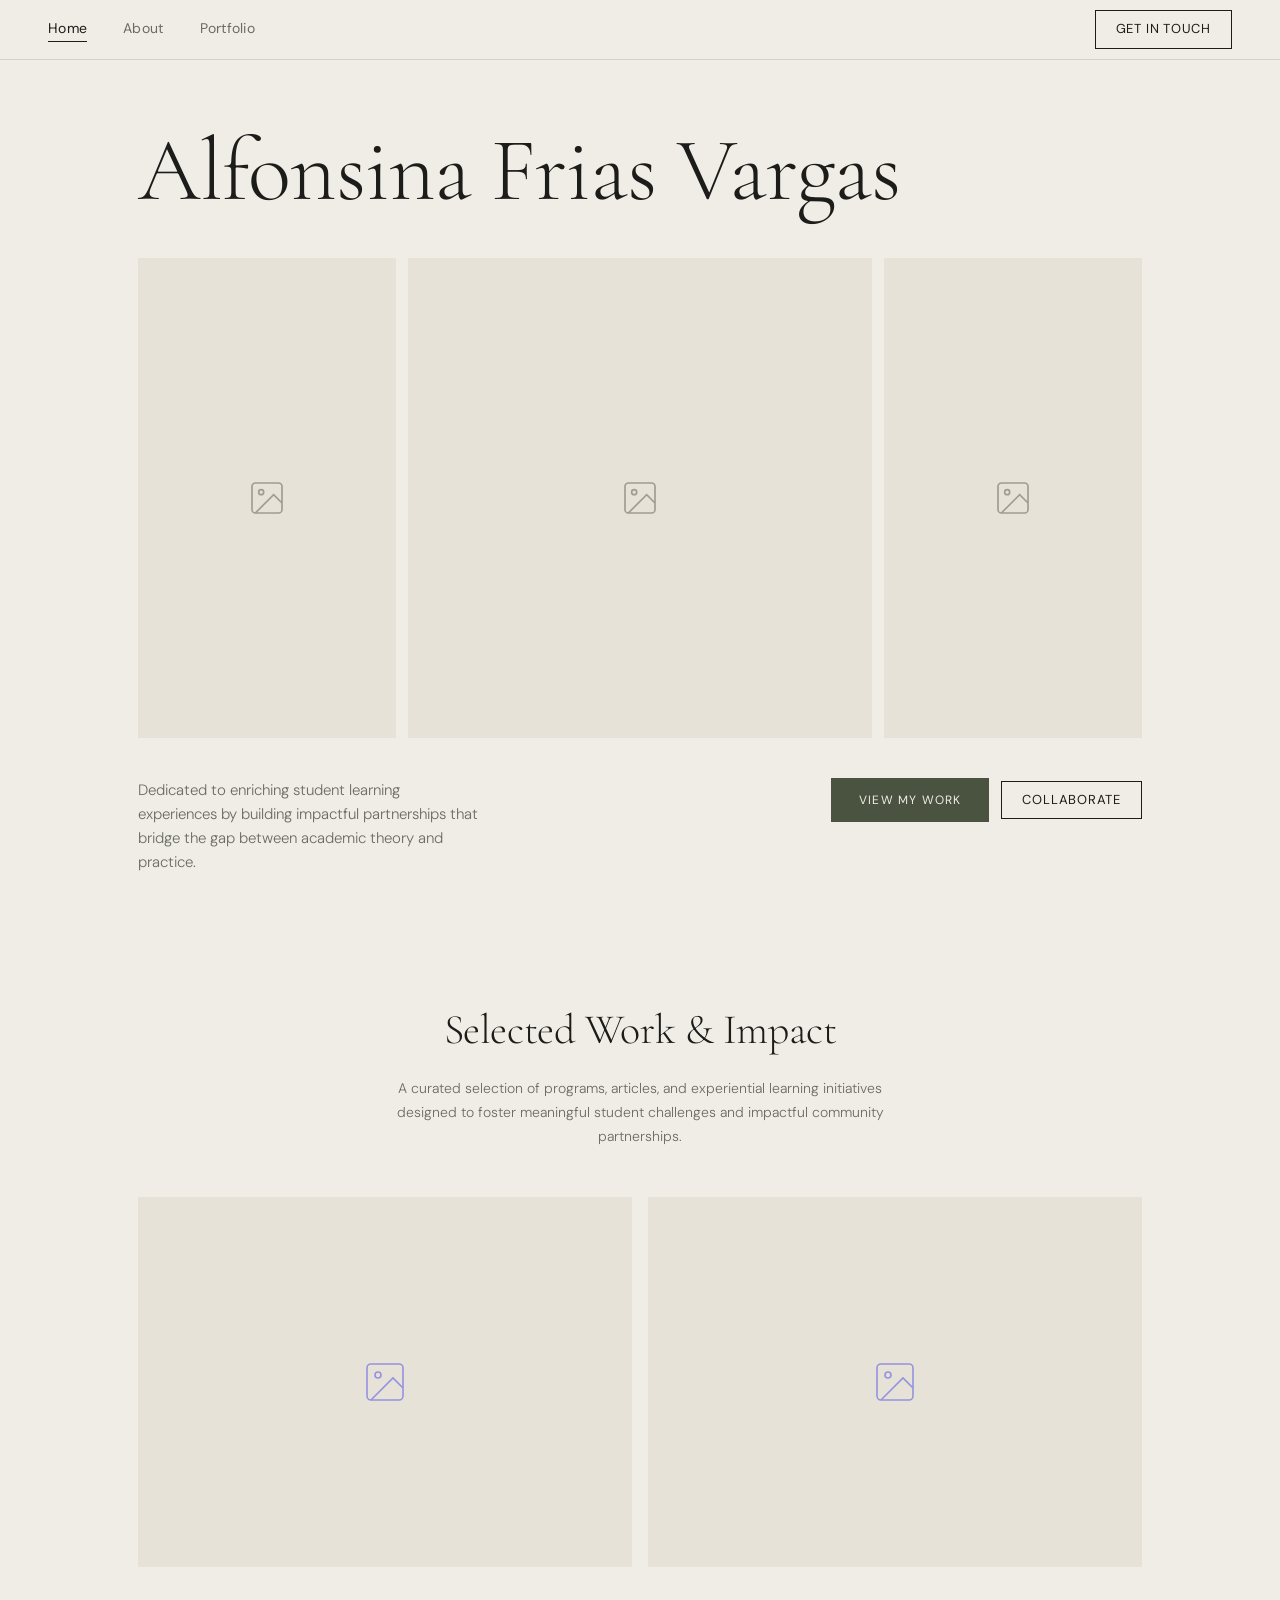
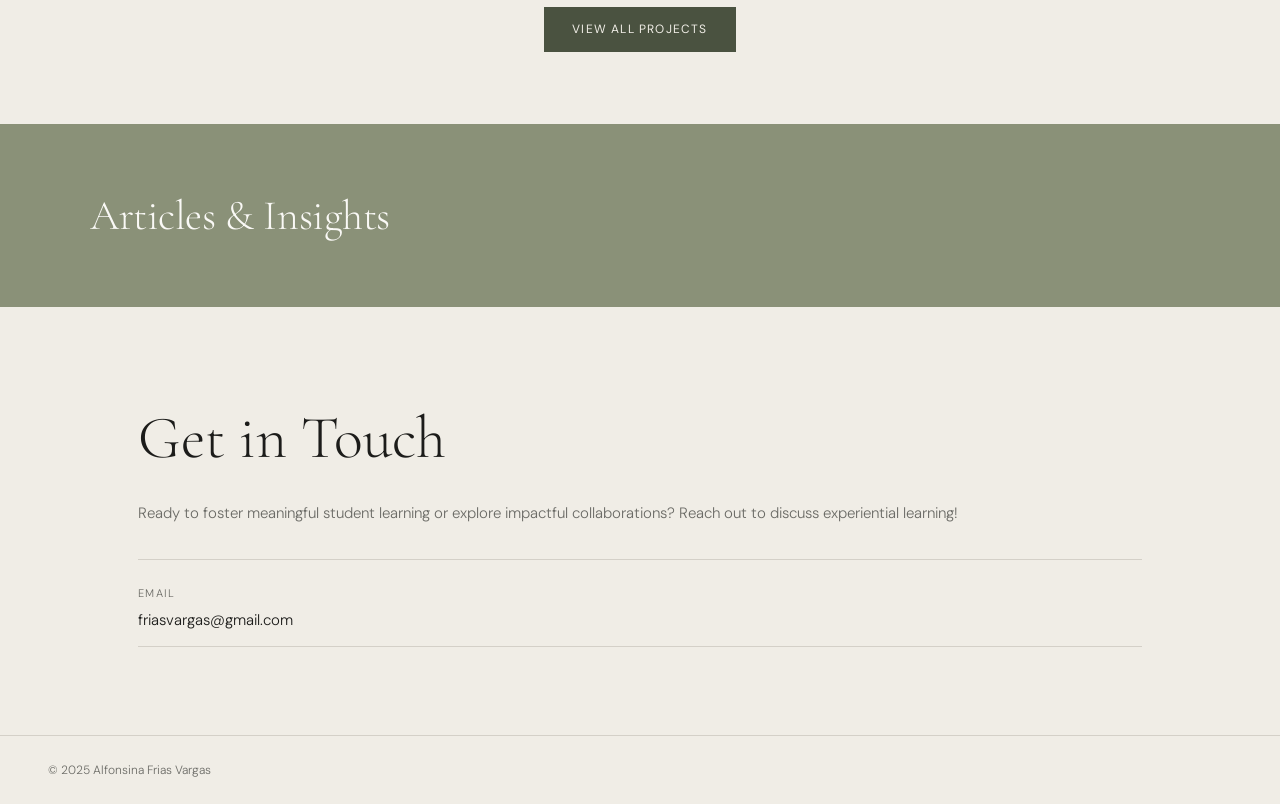
==== index.html @ 2c90e9c7 "Update index.html" ====
<!DOCTYPE html>
<html lang="en">
<head>
  <meta charset="UTF-8">
  <meta name="viewport" content="width=device-width, initial-scale=1.0">
  <title>Alfonsina Frias Vargas</title>
  <link rel="stylesheet" href="style.css">
</head>
<body>

<nav>
  <div class="nav-links">
    <a href="index.html" class="active">Home</a>
    <a href="about.html">About</a>
    <a href="portfolio.html">Portfolio</a>
  </div>
  <div class="nav-right">
    <a href="#contact" class="btn-outline">Get in Touch</a>
    <!-- Replace src with your actual photo -->
    <img src="Headshot (1).jpg" alt="Alfonsina" class="avatar" onerror="this.style.display='none'">
  </div>
</nav>

<main>
  <section class="hero">
    <h1>Alfonsina Frias Vargas</h1>

    <div class="hero-images">
      <!-- Replace these src paths with your actual photos -->
      <img src="Small Wins.jpg" alt="Work" onerror="this.outerHTML='<div class=\'img-placeholder\'><svg width=\'40\' height=\'40\' viewBox=\'0 0 24 24\' fill=\'none\' stroke=\'currentColor\' stroke-width=\'1\'><rect x=\'3\' y=\'3\' width=\'18\' height=\'18\' rx=\'2\'/><circle cx=\'8.5\' cy=\'8.5\' r=\'1.5\'/><polyline points=\'21 15 16 10 5 21\'/></svg></div>'">
      <img src="Front page photo.jpg" alt="Portrait" onerror="this.outerHTML='<div class=\'img-placeholder\'><svg width=\'40\' height=\'40\' viewBox=\'0 0 24 24\' fill=\'none\' stroke=\'currentColor\' stroke-width=\'1\'><rect x=\'3\' y=\'3\' width=\'18\' height=\'18\' rx=\'2\'/><circle cx=\'8.5\' cy=\'8.5\' r=\'1.5\'/><polyline points=\'21 15 16 10 5 21\'/></svg></div>'">
      <img src="There are artists.jpg" alt="Event" onerror="this.outerHTML='<div class=\'img-placeholder\'><svg width=\'40\' height=\'40\' viewBox=\'0 0 24 24\' fill=\'none\' stroke=\'currentColor\' stroke-width=\'1\'><rect x=\'3\' y=\'3\' width=\'18\' height=\'18\' rx=\'2\'/><circle cx=\'8.5\' cy=\'8.5\' r=\'1.5\'/><polyline points=\'21 15 16 10 5 21\'/></svg></div>'">
    </div>

    <div class="hero-bottom">
      <p class="hero-tagline">Dedicated to enriching student learning experiences by building impactful partnerships that bridge the gap between academic theory and practice.</p>
      <div class="hero-ctas">
        <a href="portfolio.html" class="btn-solid">View My Work</a>
        <a href="#contact" class="btn-outline">Collaborate</a>
      </div>
    </div>
  </section>

  <section class="work-section">
    <h2 class="section-title">Selected Work & Impact</h2>
    <p class="section-subtitle">A curated selection of programs, articles, and experiential learning initiatives designed to foster meaningful student challenges and impactful community partnerships.</p>

    <div class="work-grid">
      <a href="experiential.html" class="work-card">
        <img src="Students celebrating.jpg" alt="Experiential Initiatives" onerror="this.outerHTML='<div class=\'img-placeholder\' style=\'width:100%;height:100%;\'><svg width=\'48\' height=\'48\' viewBox=\'0 0 24 24\' fill=\'none\' stroke=\'currentColor\' stroke-width=\'0.8\'><rect x=\'3\' y=\'3\' width=\'18\' height=\'18\' rx=\'2\'/><circle cx=\'8.5\' cy=\'8.5\' r=\'1.5\'/><polyline points=\'21 15 16 10 5 21\'/></svg></div>'">
      </a>
      <a href="research.html" class="work-card">
        <img src="ASU.jpg" alt="Research" onerror="this.outerHTML='<div class=\'img-placeholder\' style=\'width:100%;height:100%;\'><svg width=\'48\' height=\'48\' viewBox=\'0 0 24 24\' fill=\'none\' stroke=\'currentColor\' stroke-width=\'0.8\'><rect x=\'3\' y=\'3\' width=\'18\' height=\'18\' rx=\'2\'/><circle cx=\'8.5\' cy=\'8.5\' r=\'1.5\'/><polyline points=\'21 15 16 10 5 21\'/></svg></div>'">
      </a>
    </div>

    <div class="work-center">
      <a href="portfolio.html" class="btn-solid">View All Projects</a>
    </div>
  </section>

  <section class="articles-section">
    <div style="max-width:1100px;margin:0 auto;">
      <h2 class="section-title" style="color:var(--white);text-align:left;">Articles & Insights</h2>
      <!-- Add article links here -->
    </div>
  </section>

  <section class="contact-section" id="contact">
    <h2>Get in Touch</h2>
    <p style="color:var(--text-muted);font-size:15px;margin-bottom:32px;">Ready to foster meaningful student learning or explore impactful collaborations? Reach out to discuss experiential learning!</p>
    <hr class="contact-divider">
    <p class="contact-label">Email</p>
    <p class="contact-value"><a href="mailto:friasvargas@gmail.com">friasvargas@gmail.com</a></p>
    <hr class="contact-divider" style="margin-top:12px;">
  </section>
</main>

<footer>
  <span>© 2025 Alfonsina Frias Vargas</span>
</footer>

</body>
</html>
---- style.css ----
@import url('https://fonts.googleapis.com/css2?family=Cormorant+Garamond:ital,wght@0,300;0,400;0,500;1,300;1,400&family=DM+Sans:wght@300;400;500&display=swap');

*, *::before, *::after { box-sizing: border-box; margin: 0; padding: 0; }

:root {
  --cream: #f0ede6;
  --cream-dark: #e6e2d8;
  --sage: #8a9178;
  --sage-dark: #4a5240;
  --text: #1c1c1a;
  --text-muted: #6b6b66;
  --border: #d4d0c8;
  --white: #faf9f6;
  --font-display: 'Cormorant Garamond', Georgia, serif;
  --font-body: 'DM Sans', sans-serif;
}

html { scroll-behavior: smooth; }

body {
  background: var(--cream);
  color: var(--text);
  font-family: var(--font-body);
  font-weight: 300;
  font-size: 16px;
  line-height: 1.7;
  min-height: 100vh;
}

/* ── NAV ── */
nav {
  position: sticky;
  top: 0;
  z-index: 100;
  background: var(--cream);
  border-bottom: 1px solid var(--border);
  display: flex;
  align-items: center;
  justify-content: space-between;
  padding: 0 48px;
  height: 60px;
}

.nav-links { display: flex; gap: 36px; }
.nav-links a, nav a {
  font-family: var(--font-body);
  font-size: 14px;
  font-weight: 400;
  color: var(--text-muted);
  text-decoration: none;
  letter-spacing: 0.02em;
  transition: color 0.2s;
}
.nav-links a:hover, nav a:hover { color: var(--text); }
.nav-links a.active { color: var(--text); border-bottom: 1px solid var(--text); }

.nav-right { display: flex; align-items: center; gap: 20px; }

.btn-outline {
  border: 1px solid var(--text);
  padding: 7px 20px;
  font-size: 13px;
  font-family: var(--font-body);
  font-weight: 400;
  letter-spacing: 0.06em;
  text-transform: uppercase;
  color: var(--text);
  background: transparent;
  text-decoration: none;
  transition: background 0.2s, color 0.2s;
  cursor: pointer;
  display: inline-block;
}
.btn-outline:hover { background: var(--text); color: var(--cream); }

.btn-solid {
  background: var(--sage-dark);
  color: var(--cream);
  padding: 12px 28px;
  font-size: 12px;
  font-family: var(--font-body);
  font-weight: 400;
  letter-spacing: 0.1em;
  text-transform: uppercase;
  text-decoration: none;
  display: inline-block;
  transition: background 0.2s;
}
.btn-solid:hover { background: var(--sage); }

.avatar {
  width: 36px; height: 36px;
  border-radius: 50%;
  object-fit: cover;
  border: 1.5px solid var(--border);
}

/* ── BREADCRUMB ── */
.breadcrumb {
  padding: 16px 48px;
  font-size: 13px;
  color: var(--text-muted);
}
.breadcrumb a { color: var(--text-muted); text-decoration: none; }
.breadcrumb a:hover { color: var(--text); }

/* ── HERO (HOME) ── */
.hero {
  padding: 64px 48px 48px;
  max-width: 1100px;
  margin: 0 auto;
}
.hero h1 {
  font-family: var(--font-display);
  font-size: clamp(52px, 7vw, 90px);
  font-weight: 300;
  line-height: 1.05;
  letter-spacing: -0.01em;
  margin-bottom: 40px;
}

.hero-images {
  display: grid;
  grid-template-columns: 1fr 1.8fr 1fr;
  gap: 12px;
  margin-bottom: 40px;
  height: 480px;
}
.hero-images img, .hero-images .img-placeholder {
  width: 100%;
  height: 100%;
  object-fit: cover;
}

.hero-bottom {
  display: flex;
  align-items: flex-start;
  justify-content: space-between;
  gap: 40px;
}
.hero-tagline {
  max-width: 340px;
  font-size: 15px;
  color: var(--text-muted);
  line-height: 1.6;
}
.hero-ctas { display: flex; gap: 12px; flex-shrink: 0; align-items: center; }

/* ── SECTION TITLE ── */
.section-title {
  font-family: var(--font-display);
  font-size: clamp(28px, 4vw, 42px);
  font-weight: 300;
  text-align: center;
  margin-bottom: 12px;
  letter-spacing: -0.01em;
}
.section-subtitle {
  text-align: center;
  color: var(--text-muted);
  font-size: 14px;
  max-width: 520px;
  margin: 0 auto 48px;
  line-height: 1.7;
}

/* ── SELECTED WORK GRID ── */
.work-section { padding: 72px 48px; max-width: 1100px; margin: 0 auto; }

.work-grid {
  display: grid;
  grid-template-columns: 1fr 1fr;
  gap: 16px;
  margin-bottom: 40px;
}
.work-card {
  position: relative;
  overflow: hidden;
  aspect-ratio: 4/3;
  background: var(--cream-dark);
  cursor: pointer;
  text-decoration: none;
  display: block;
}
.work-card img {
  width: 100%; height: 100%;
  object-fit: cover;
  transition: transform 0.5s ease;
}
.work-card:hover img { transform: scale(1.04); }

.work-center { text-align: center; }

/* ── ARTICLES SECTION ── */
.articles-section {
  background: var(--sage);
  padding: 56px 48px;
}
.articles-section .section-title { color: var(--white); text-align: left; max-width: 1100px; margin: 0 auto; }

/* ── GET IN TOUCH ── */
.contact-section {
  padding: 80px 48px;
  max-width: 1100px;
  margin: 0 auto;
}
.contact-section h2 {
  font-family: var(--font-display);
  font-size: clamp(36px, 5vw, 60px);
  font-weight: 300;
  margin-bottom: 12px;
}
.contact-label {
  font-size: 11px;
  letter-spacing: 0.12em;
  text-transform: uppercase;
  color: var(--text-muted);
  margin-top: 24px;
  margin-bottom: 4px;
}
.contact-value a {
  color: var(--text);
  text-decoration: none;
  font-size: 15px;
}
.contact-value a:hover { text-decoration: underline; }
hr.contact-divider {
  border: none;
  border-top: 1px solid var(--border);
  margin: 8px 0;
}

/* ── ABOUT PAGE ── */
.about-hero {
  background: var(--cream-dark);
  padding: 80px 48px;
}
.about-inner {
  max-width: 1000px;
  margin: 0 auto;
  display: grid;
  grid-template-columns: 1fr 1.1fr;
  gap: 48px;
  align-items: start;
}
.about-inner img, .about-inner .img-placeholder {
  width: 100%; aspect-ratio: 3/4;
  object-fit: cover;
}
.about-text-box {
  background: var(--white);
  padding: 48px;
  border: 1px solid var(--border);
}
.about-text-box .line { width: 40px; height: 1px; background: var(--text-muted); margin-bottom: 32px; }
.about-text-box p { font-size: 15px; color: var(--text); margin-bottom: 20px; line-height: 1.8; }

.expertise-section {
  background: var(--sage-dark);
  padding: 80px 48px;
}
.expertise-section h2 {
  font-family: var(--font-display);
  font-size: clamp(32px, 4vw, 52px);
  font-weight: 300;
  color: var(--cream);
  text-align: center;
  margin-bottom: 56px;
}
.expertise-grid {
  display: grid;
  grid-template-columns: repeat(4, 1fr);
  gap: 16px;
  max-width: 1000px;
  margin: 0 auto;
}
.expertise-card {
  background: var(--sage);
  padding: 32px 24px;
  border-radius: 2px;
}
.expertise-card .icon {
  width: 36px; height: 36px;
  background: var(--sage-dark);
  border-radius: 4px;
  margin-bottom: 20px;
  display: flex; align-items: center; justify-content: center;
  font-size: 16px;
}
.expertise-card h3 {
  font-family: var(--font-body);
  font-size: 15px;
  font-weight: 500;
  color: var(--cream);
  margin-bottom: 10px;
  line-height: 1.3;
}
.expertise-card p {
  font-size: 13px;
  color: rgba(240,237,230,0.75);
  line-height: 1.7;
}

/* ── PORTFOLIO PAGE ── */
.portfolio-hero {
  padding: 64px 48px 48px;
  max-width: 1100px;
  margin: 0 auto;
}
.portfolio-hero h1 {
  font-family: var(--font-display);
  font-size: clamp(48px, 6vw, 80px);
  font-weight: 300;
  margin-bottom: 56px;
}

.collection {
  max-width: 1100px;
  margin: 0 auto;
  padding: 0 48px 72px;
}
.collection h2 {
  font-family: var(--font-display);
  font-size: clamp(32px, 4vw, 52px);
  font-weight: 300;
  margin-bottom: 36px;
}
.collection-grid {
  display: grid;
  grid-template-columns: repeat(3, 1fr);
  gap: 16px;
}
.project-card {
  text-decoration: none;
  color: var(--text);
  display: block;
}
.project-card-img {
  width: 100%;
  aspect-ratio: 3/4;
  object-fit: cover;
  background: var(--cream-dark);
  display: block;
  transition: opacity 0.3s;
}
.project-card:hover .project-card-img { opacity: 0.85; }
.project-card-footer {
  display: flex;
  justify-content: space-between;
  align-items: baseline;
  padding: 12px 0 4px;
  border-bottom: 1px solid var(--border);
  font-size: 14px;
}
.project-card-footer .num {
  color: var(--text-muted);
  font-size: 13px;
}

/* ── COLLECTION DETAIL PAGE ── */
.collection-detail {
  padding: 0 48px 80px;
  max-width: 1100px;
  margin: 0 auto;
}
.collection-detail h1 {
  font-family: var(--font-display);
  font-size: clamp(40px, 5vw, 68px);
  font-weight: 300;
  padding: 48px 0 40px;
  margin-bottom: 0;
}
.collection-items {
  display: grid;
  grid-template-columns: 1fr 1fr;
  gap: 16px;
}
.collection-item {
  display: block;
  text-decoration: none;
  color: var(--text);
}
.collection-item-img {
  width: 100%; aspect-ratio: 3/4;
  object-fit: cover;
  background: var(--cream-dark);
  display: block;
  transition: opacity 0.3s;
}
.collection-item:hover .collection-item-img { opacity: 0.85; }
.collection-item-footer {
  display: flex;
  justify-content: space-between;
  align-items: baseline;
  padding: 12px 0 4px;
  border-bottom: 1px solid var(--border);
  font-size: 14px;
}
.collection-item-footer .num { color: var(--text-muted); font-size: 13px; }

/* ── PROJECT DETAIL PAGE ── */
.project-detail {
  max-width: 1100px;
  margin: 0 auto;
}
.project-detail-hero {
  display: grid;
  grid-template-columns: 1fr 1.1fr;
  gap: 0;
  align-items: start;
  padding: 0 48px 0 48px;
  padding-top: 48px;
}
.project-detail-text h1 {
  font-family: var(--font-display);
  font-size: clamp(40px, 5vw, 64px);
  font-weight: 300;
  line-height: 1.1;
  margin-bottom: 32px;
}
.project-detail-text p {
  font-size: 15px;
  line-height: 1.8;
  color: var(--text);
  margin-bottom: 16px;
}
.project-detail-img {
  width: 100%;
  aspect-ratio: 3/4;
  object-fit: cover;
  background: var(--cream-dark);
}

.project-links {
  padding: 40px 48px;
  max-width: 1100px;
  margin: 0 auto;
}
.project-link-row {
  display: grid;
  grid-template-columns: 160px 1fr;
  gap: 24px;
  align-items: start;
  padding: 14px 0;
  border-top: 1px solid var(--border);
  font-size: 14px;
}
.project-link-label { color: var(--text-muted); font-size: 13px; }
.project-link-row a { color: var(--sage-dark); word-break: break-all; }
.project-link-row a:hover { color: var(--text); }

.project-gallery {
  padding: 16px 48px 80px;
  max-width: 1100px;
  margin: 0 auto;
  display: grid;
  grid-template-columns: 1fr 1fr;
  gap: 16px;
}
.project-gallery img, .project-gallery .img-placeholder {
  width: 100%;
  aspect-ratio: 3/4;
  object-fit: cover;
  background: var(--cream-dark);
  display: block;
}
.project-gallery .caption {
  font-size: 12px;
  color: var(--text-muted);
  margin-top: 6px;
}

/* ── PLACEHOLDER IMAGES ── */
.img-placeholder {
  background: var(--cream-dark);
  display: flex;
  align-items: center;
  justify-content: center;
}
.img-placeholder svg { opacity: 0.35; }

/* ── FOOTER ── */
footer {
  border-top: 1px solid var(--border);
  padding: 24px 48px;
  font-size: 12px;
  color: var(--text-muted);
  display: flex;
  justify-content: space-between;
  align-items: center;
}

/* ── RESPONSIVE ── */
@media (max-width: 768px) {
  nav { padding: 0 20px; }
  .hero, .work-section, .contact-section, .collection, .collection-detail,
  .project-detail-hero, .project-links, .project-gallery, .portfolio-hero,
  .about-hero, .breadcrumb { padding-left: 20px; padding-right: 20px; }
  .hero-images { height: 260px; }
  .hero-bottom { flex-direction: column; }
  .about-inner, .project-detail-hero { grid-template-columns: 1fr; }
  .expertise-grid { grid-template-columns: 1fr 1fr; }
  .collection-grid, .collection-items, .work-grid, .project-gallery { grid-template-columns: 1fr; }
}
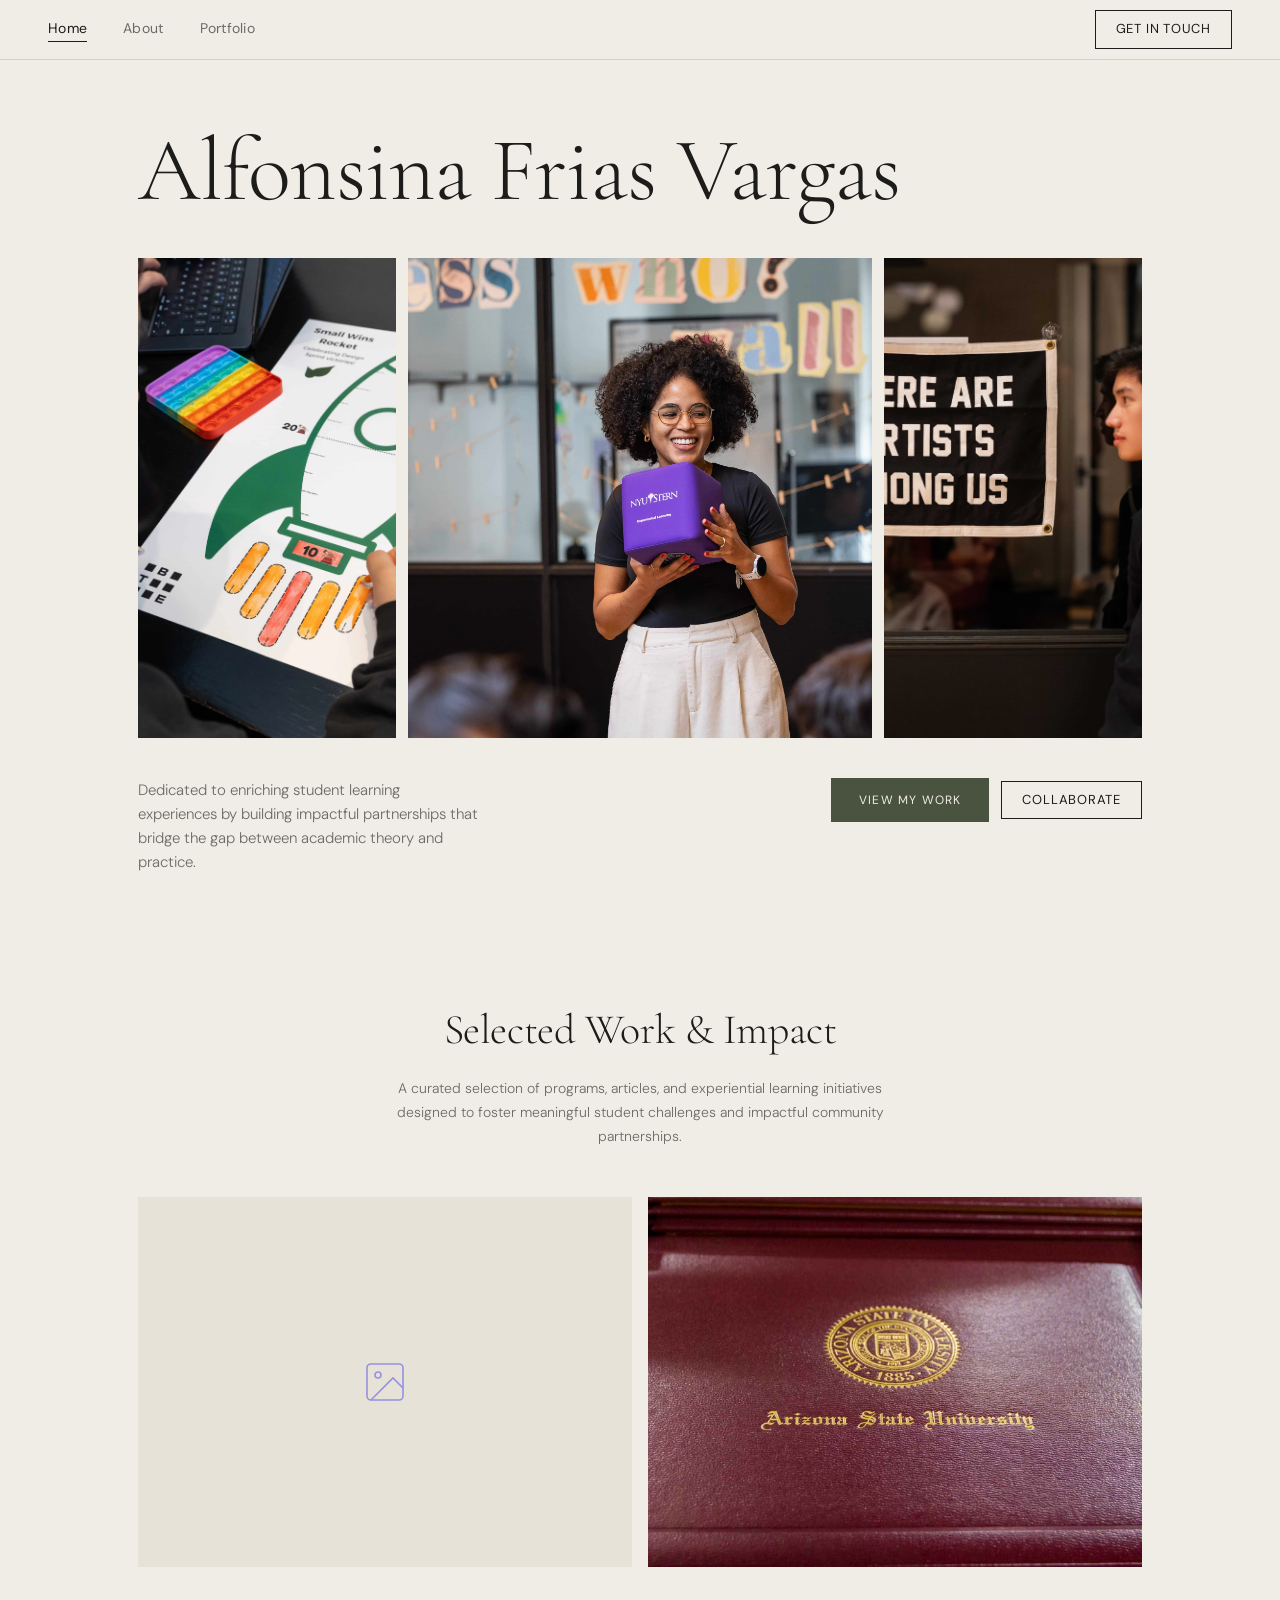
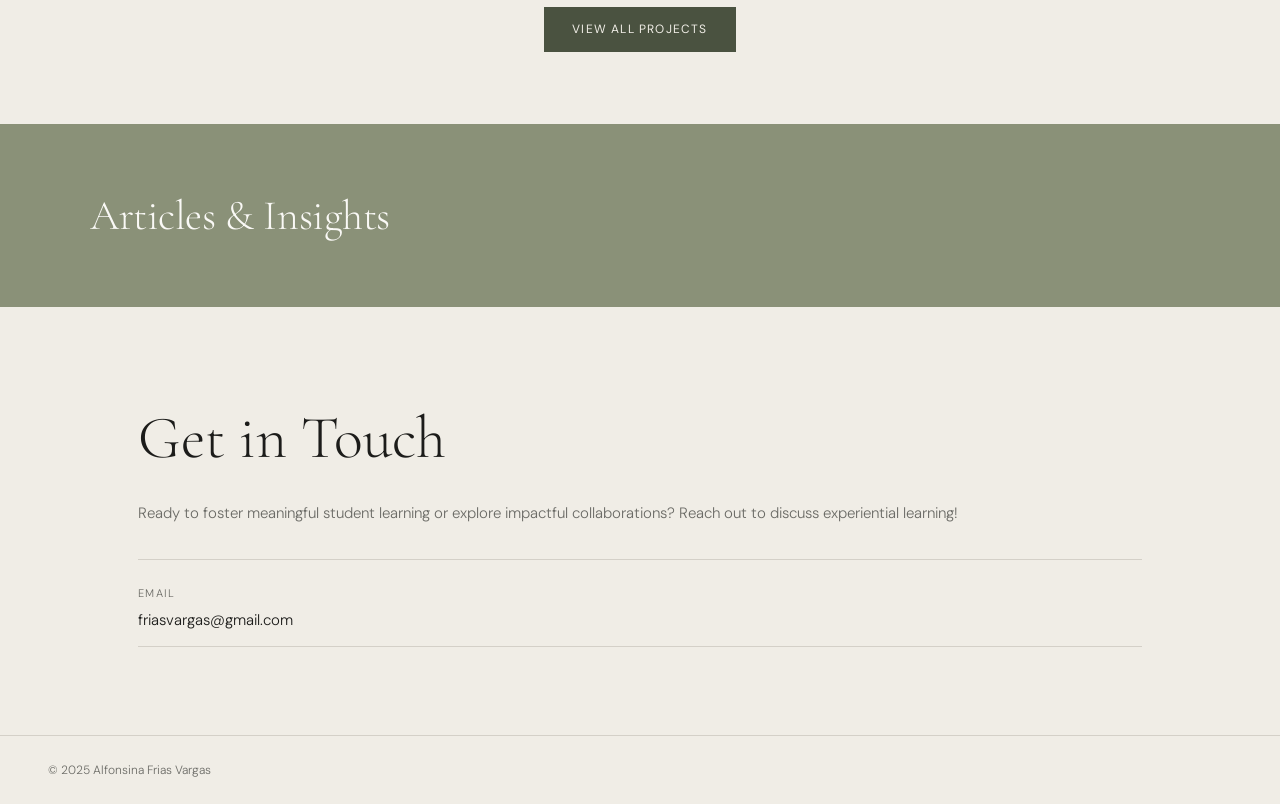
==== commit 569b9971: "Update index.html" ====
--- a/index.html
+++ b/index.html
@@ -16,8 +16,7 @@
   </div>
   <div class="nav-right">
     <a href="#contact" class="btn-outline">Get in Touch</a>
-    <!-- Replace src with your actual photo -->
-    <img src="Headshot (1).jpg" alt="Alfonsina" class="avatar" onerror="this.style.display='none'">
+    <img src="images/headshot1.jpg" alt="Alfonsina" class="avatar" onerror="this.style.display='none'">
   </div>
 </nav>
 
@@ -26,10 +25,9 @@
     <h1>Alfonsina Frias Vargas</h1>
 
     <div class="hero-images">
-      <!-- Replace these src paths with your actual photos -->
-      <img src="Small Wins.jpg" alt="Work" onerror="this.outerHTML='<div class=\'img-placeholder\'><svg width=\'40\' height=\'40\' viewBox=\'0 0 24 24\' fill=\'none\' stroke=\'currentColor\' stroke-width=\'1\'><rect x=\'3\' y=\'3\' width=\'18\' height=\'18\' rx=\'2\'/><circle cx=\'8.5\' cy=\'8.5\' r=\'1.5\'/><polyline points=\'21 15 16 10 5 21\'/></svg></div>'">
-      <img src="Front page photo.jpg" alt="Portrait" onerror="this.outerHTML='<div class=\'img-placeholder\'><svg width=\'40\' height=\'40\' viewBox=\'0 0 24 24\' fill=\'none\' stroke=\'currentColor\' stroke-width=\'1\'><rect x=\'3\' y=\'3\' width=\'18\' height=\'18\' rx=\'2\'/><circle cx=\'8.5\' cy=\'8.5\' r=\'1.5\'/><polyline points=\'21 15 16 10 5 21\'/></svg></div>'">
-      <img src="There are artists.jpg" alt="Event" onerror="this.outerHTML='<div class=\'img-placeholder\'><svg width=\'40\' height=\'40\' viewBox=\'0 0 24 24\' fill=\'none\' stroke=\'currentColor\' stroke-width=\'1\'><rect x=\'3\' y=\'3\' width=\'18\' height=\'18\' rx=\'2\'/><circle cx=\'8.5\' cy=\'8.5\' r=\'1.5\'/><polyline points=\'21 15 16 10 5 21\'/></svg></div>'">
+      <img src="images/SmallWins.jpg" alt="Work" onerror="this.outerHTML='<div class=\'img-placeholder\'><svg width=\'40\' height=\'40\' viewBox=\'0 0 24 24\' fill=\'none\' stroke=\'currentColor\' stroke-width=\'1\'><rect x=\'3\' y=\'3\' width=\'18\' height=\'18\' rx=\'2\'/><circle cx=\'8.5\' cy=\'8.5\' r=\'1.5\'/><polyline points=\'21 15 16 10 5 21\'/></svg></div>'">
+      <img src="images/Frontpagephoto.jpg" alt="Portrait" onerror="this.outerHTML='<div class=\'img-placeholder\'><svg width=\'40\' height=\'40\' viewBox=\'0 0 24 24\' fill=\'none\' stroke=\'currentColor\' stroke-width=\'1\'><rect x=\'3\' y=\'3\' width=\'18\' height=\'18\' rx=\'2\'/><circle cx=\'8.5\' cy=\'8.5\' r=\'1.5\'/><polyline points=\'21 15 16 10 5 21\'/></svg></div>'">
+      <img src="images/artists.jpg" alt="Event" onerror="this.outerHTML='<div class=\'img-placeholder\'><svg width=\'40\' height=\'40\' viewBox=\'0 0 24 24\' fill=\'none\' stroke=\'currentColor\' stroke-width=\'1\'><rect x=\'3\' y=\'3\' width=\'18\' height=\'18\' rx=\'2\'/><circle cx=\'8.5\' cy=\'8.5\' r=\'1.5\'/><polyline points=\'21 15 16 10 5 21\'/></svg></div>'">
     </div>
 
     <div class="hero-bottom">
@@ -47,10 +45,10 @@
 
     <div class="work-grid">
       <a href="experiential.html" class="work-card">
-        <img src="Students celebrating.jpg" alt="Experiential Initiatives" onerror="this.outerHTML='<div class=\'img-placeholder\' style=\'width:100%;height:100%;\'><svg width=\'48\' height=\'48\' viewBox=\'0 0 24 24\' fill=\'none\' stroke=\'currentColor\' stroke-width=\'0.8\'><rect x=\'3\' y=\'3\' width=\'18\' height=\'18\' rx=\'2\'/><circle cx=\'8.5\' cy=\'8.5\' r=\'1.5\'/><polyline points=\'21 15 16 10 5 21\'/></svg></div>'">
+        <img src="images/Students celebrating.jpg" alt="Experiential Initiatives" onerror="this.outerHTML='<div class=\'img-placeholder\' style=\'width:100%;height:100%;\'><svg width=\'48\' height=\'48\' viewBox=\'0 0 24 24\' fill=\'none\' stroke=\'currentColor\' stroke-width=\'0.8\'><rect x=\'3\' y=\'3\' width=\'18\' height=\'18\' rx=\'2\'/><circle cx=\'8.5\' cy=\'8.5\' r=\'1.5\'/><polyline points=\'21 15 16 10 5 21\'/></svg></div>'">
       </a>
       <a href="research.html" class="work-card">
-        <img src="ASU.jpg" alt="Research" onerror="this.outerHTML='<div class=\'img-placeholder\' style=\'width:100%;height:100%;\'><svg width=\'48\' height=\'48\' viewBox=\'0 0 24 24\' fill=\'none\' stroke=\'currentColor\' stroke-width=\'0.8\'><rect x=\'3\' y=\'3\' width=\'18\' height=\'18\' rx=\'2\'/><circle cx=\'8.5\' cy=\'8.5\' r=\'1.5\'/><polyline points=\'21 15 16 10 5 21\'/></svg></div>'">
+        <img src="images/ASU.jpg" alt="Research" onerror="this.outerHTML='<div class=\'img-placeholder\' style=\'width:100%;height:100%;\'><svg width=\'48\' height=\'48\' viewBox=\'0 0 24 24\' fill=\'none\' stroke=\'currentColor\' stroke-width=\'0.8\'><rect x=\'3\' y=\'3\' width=\'18\' height=\'18\' rx=\'2\'/><circle cx=\'8.5\' cy=\'8.5\' r=\'1.5\'/><polyline points=\'21 15 16 10 5 21\'/></svg></div>'">
       </a>
     </div>
 
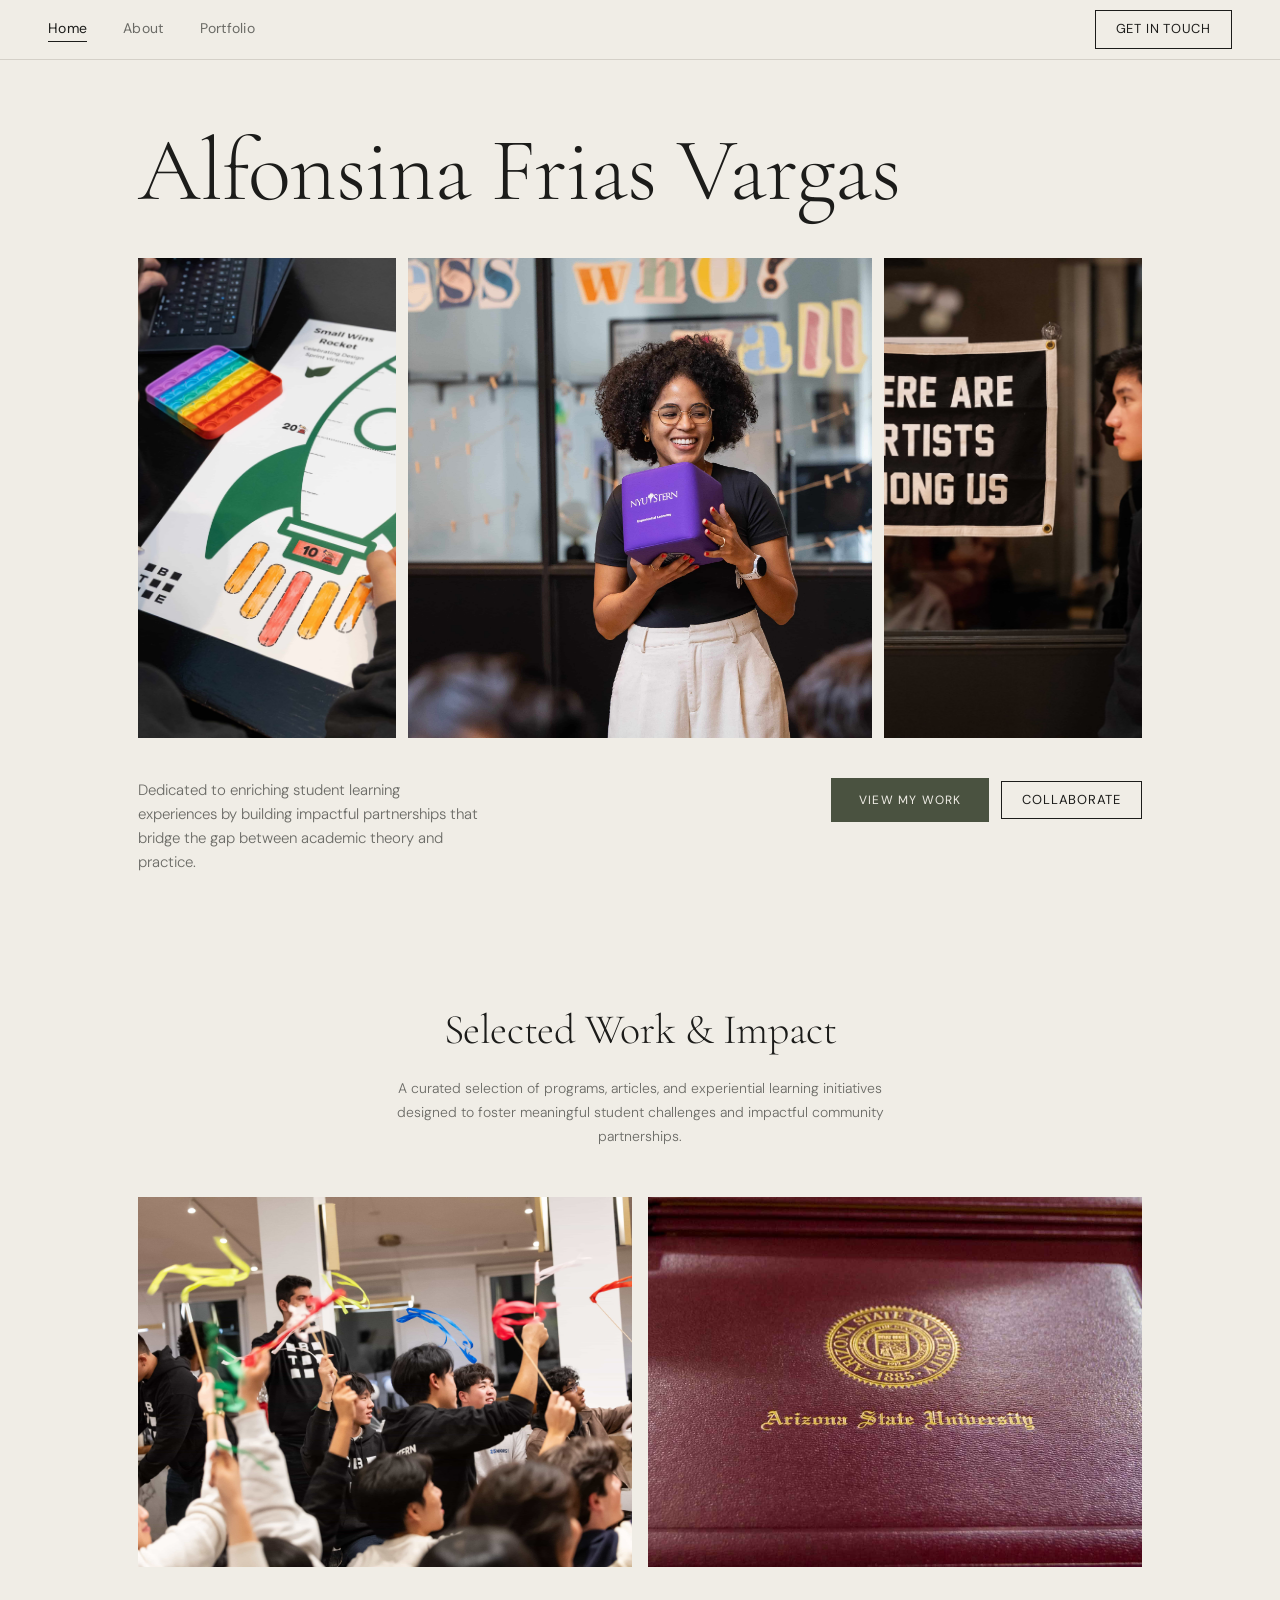
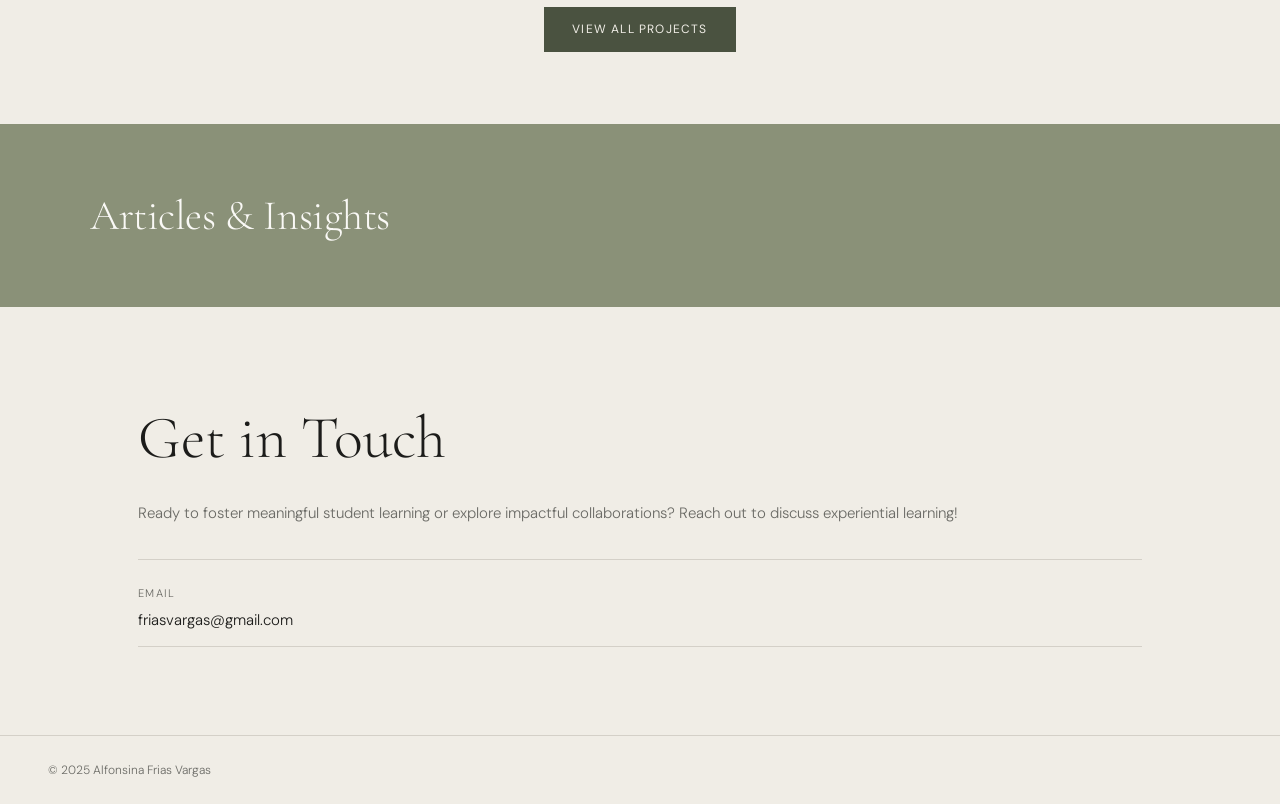
==== commit 7388e7f1: "Update index.html" ====
--- a/index.html
+++ b/index.html
@@ -45,7 +45,7 @@
 
     <div class="work-grid">
       <a href="experiential.html" class="work-card">
-        <img src="images/Students celebrating.jpg" alt="Experiential Initiatives" onerror="this.outerHTML='<div class=\'img-placeholder\' style=\'width:100%;height:100%;\'><svg width=\'48\' height=\'48\' viewBox=\'0 0 24 24\' fill=\'none\' stroke=\'currentColor\' stroke-width=\'0.8\'><rect x=\'3\' y=\'3\' width=\'18\' height=\'18\' rx=\'2\'/><circle cx=\'8.5\' cy=\'8.5\' r=\'1.5\'/><polyline points=\'21 15 16 10 5 21\'/></svg></div>'">
+        <img src="images/Studentscelebrating.jpg" alt="Experiential Initiatives" onerror="this.outerHTML='<div class=\'img-placeholder\' style=\'width:100%;height:100%;\'><svg width=\'48\' height=\'48\' viewBox=\'0 0 24 24\' fill=\'none\' stroke=\'currentColor\' stroke-width=\'0.8\'><rect x=\'3\' y=\'3\' width=\'18\' height=\'18\' rx=\'2\'/><circle cx=\'8.5\' cy=\'8.5\' r=\'1.5\'/><polyline points=\'21 15 16 10 5 21\'/></svg></div>'">
       </a>
       <a href="research.html" class="work-card">
         <img src="images/ASU.jpg" alt="Research" onerror="this.outerHTML='<div class=\'img-placeholder\' style=\'width:100%;height:100%;\'><svg width=\'48\' height=\'48\' viewBox=\'0 0 24 24\' fill=\'none\' stroke=\'currentColor\' stroke-width=\'0.8\'><rect x=\'3\' y=\'3\' width=\'18\' height=\'18\' rx=\'2\'/><circle cx=\'8.5\' cy=\'8.5\' r=\'1.5\'/><polyline points=\'21 15 16 10 5 21\'/></svg></div>'">
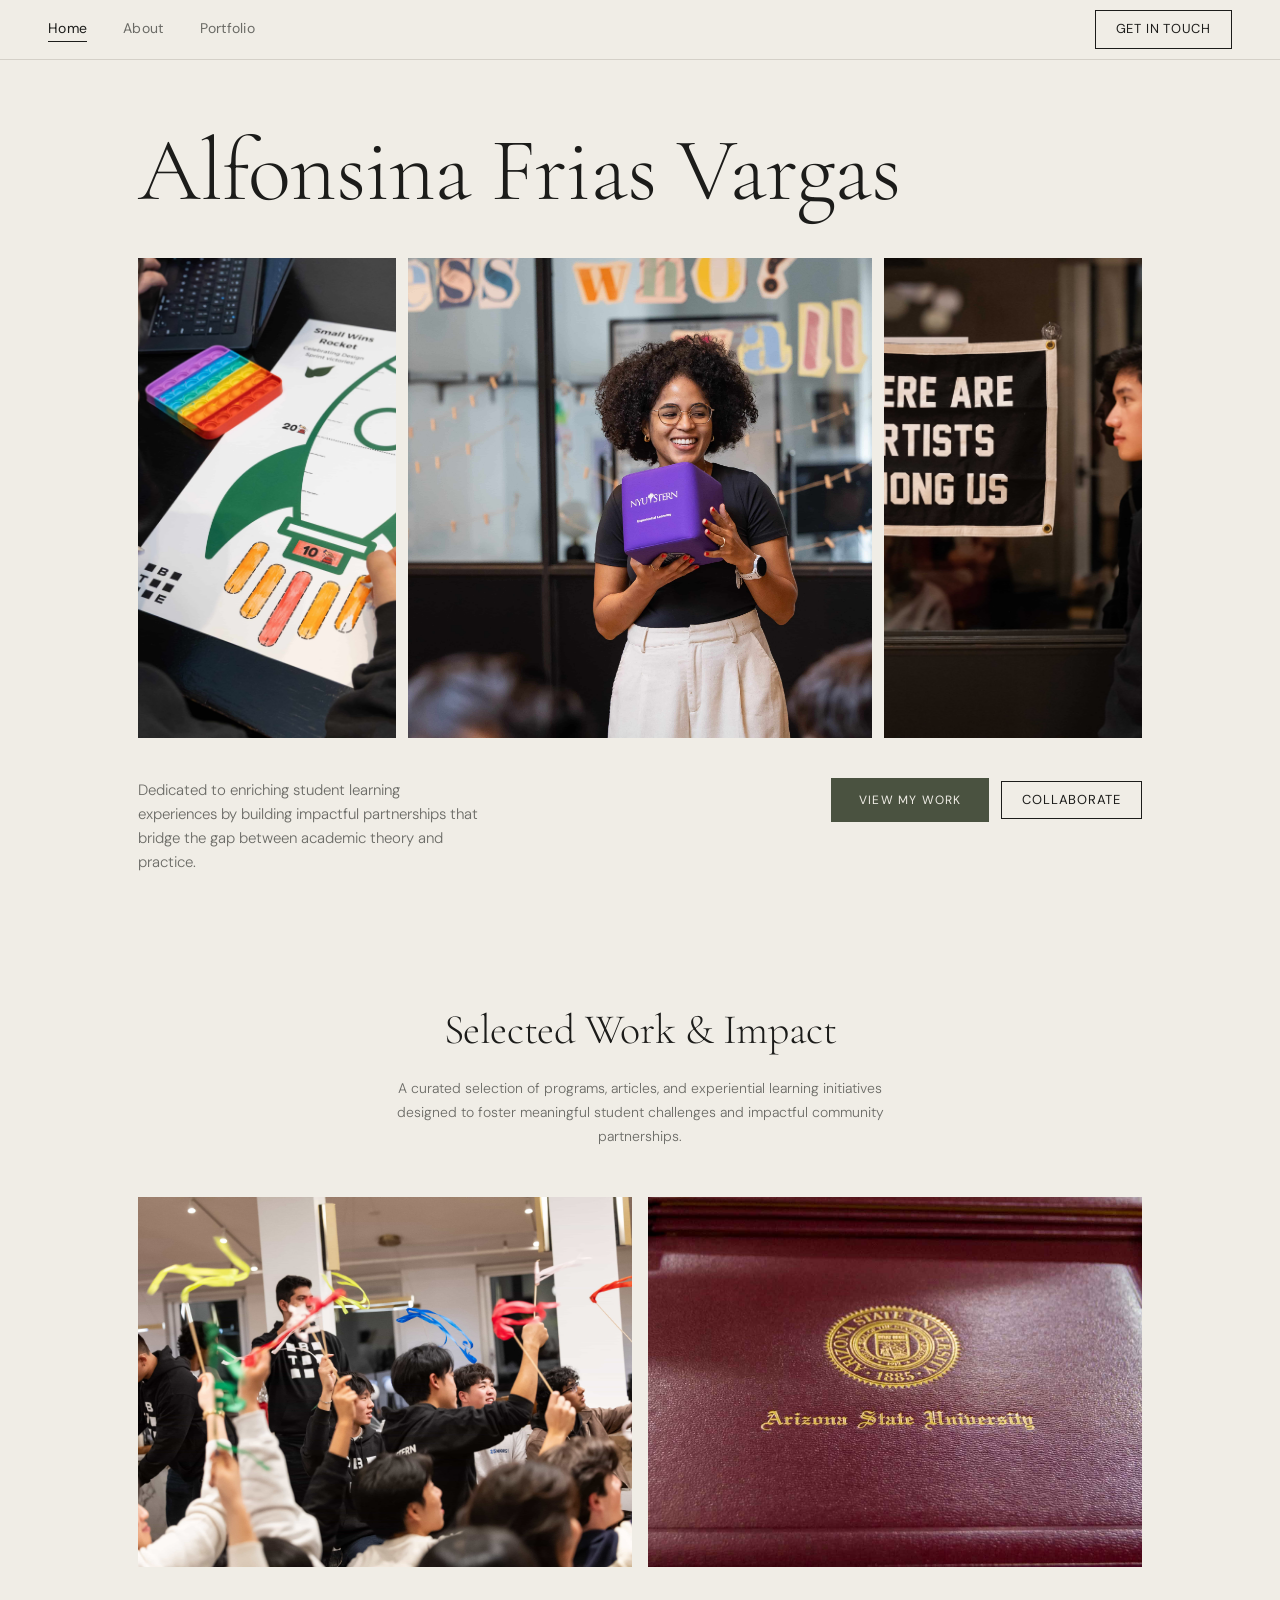
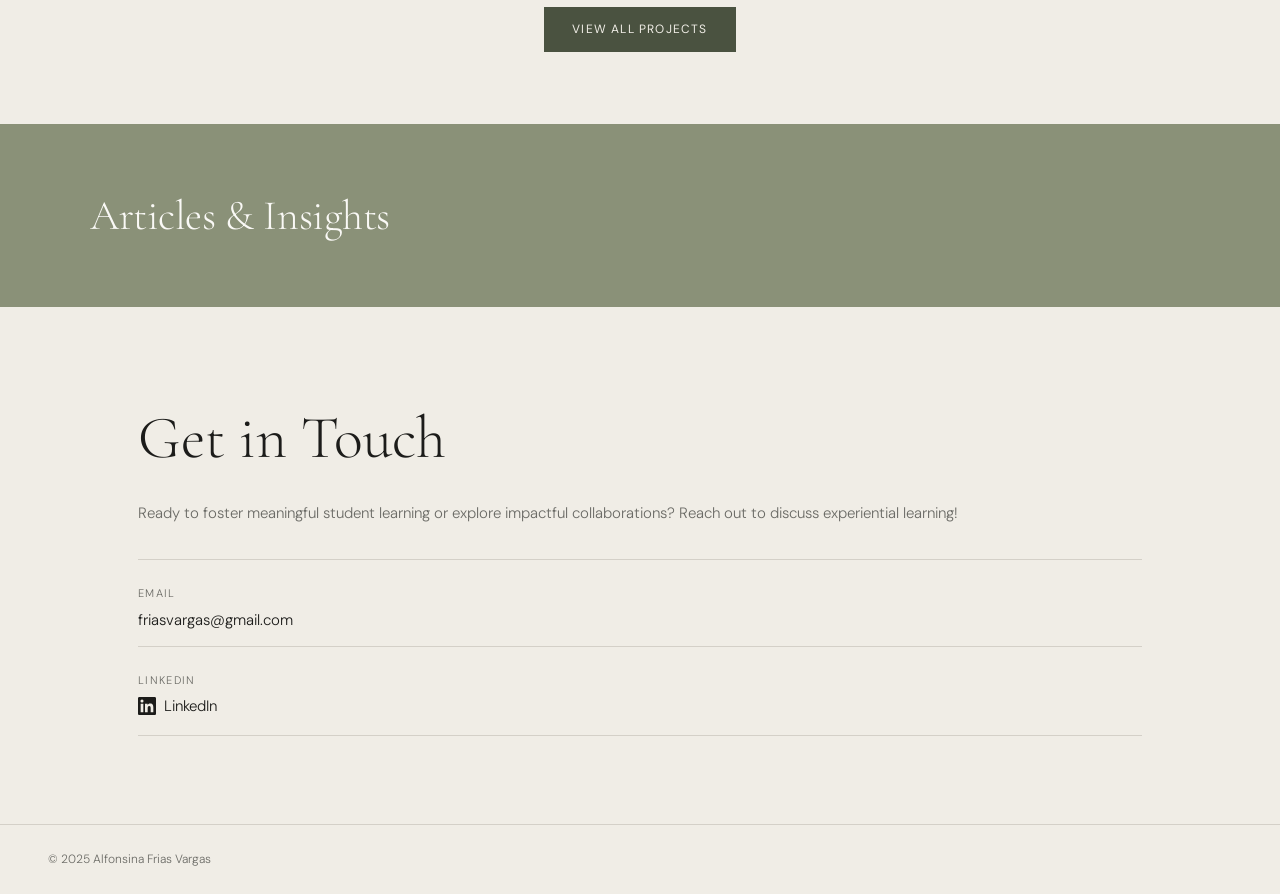
==== commit 2816a43b: "Update index.html" ====
--- a/index.html
+++ b/index.html
@@ -71,8 +71,17 @@
     <p class="contact-label">Email</p>
     <p class="contact-value"><a href="mailto:friasvargas@gmail.com">friasvargas@gmail.com</a></p>
     <hr class="contact-divider" style="margin-top:12px;">
+    <p class="contact-label">LinkedIn</p>
+    <p class="contact-value">
+      <a href="https://www.linkedin.com/in/a-frias-vargas/" target="_blank" style="display:inline-flex;align-items:center;gap:8px;">
+        <svg width="18" height="18" viewBox="0 0 24 24" fill="currentColor"><path d="M20.447 20.452h-3.554v-5.569c0-1.328-.027-3.037-1.852-3.037-1.853 0-2.136 1.445-2.136 2.939v5.667H9.351V9h3.414v1.561h.046c.477-.9 1.637-1.85 3.37-1.85 3.601 0 4.267 2.37 4.267 5.455v6.286zM5.337 7.433a2.062 2.062 0 0 1-2.063-2.065 2.064 2.064 0 1 1 2.063 2.065zm1.782 13.019H3.555V9h3.564v11.452zM22.225 0H1.771C.792 0 0 .774 0 1.729v20.542C0 23.227.792 24 1.771 24h20.451C23.2 24 24 23.227 24 22.271V1.729C24 .774 23.2 0 22.222 0h.003z"/></svg>
+        LinkedIn
+      </a>
+    </p>
+    <hr class="contact-divider" style="margin-top:12px;">
   </section>
 </main>
+  
 
 <footer>
   <span>© 2025 Alfonsina Frias Vargas</span>
--- a/style.css
+++ b/style.css
@@ -406,7 +406,7 @@
 .project-detail-hero {
   display: grid;
   grid-template-columns: 1fr 1.1fr;
-  gap: 0;
+  gap: 80px;
   align-items: start;
   padding: 0 48px 0 48px;
   padding-top: 48px;
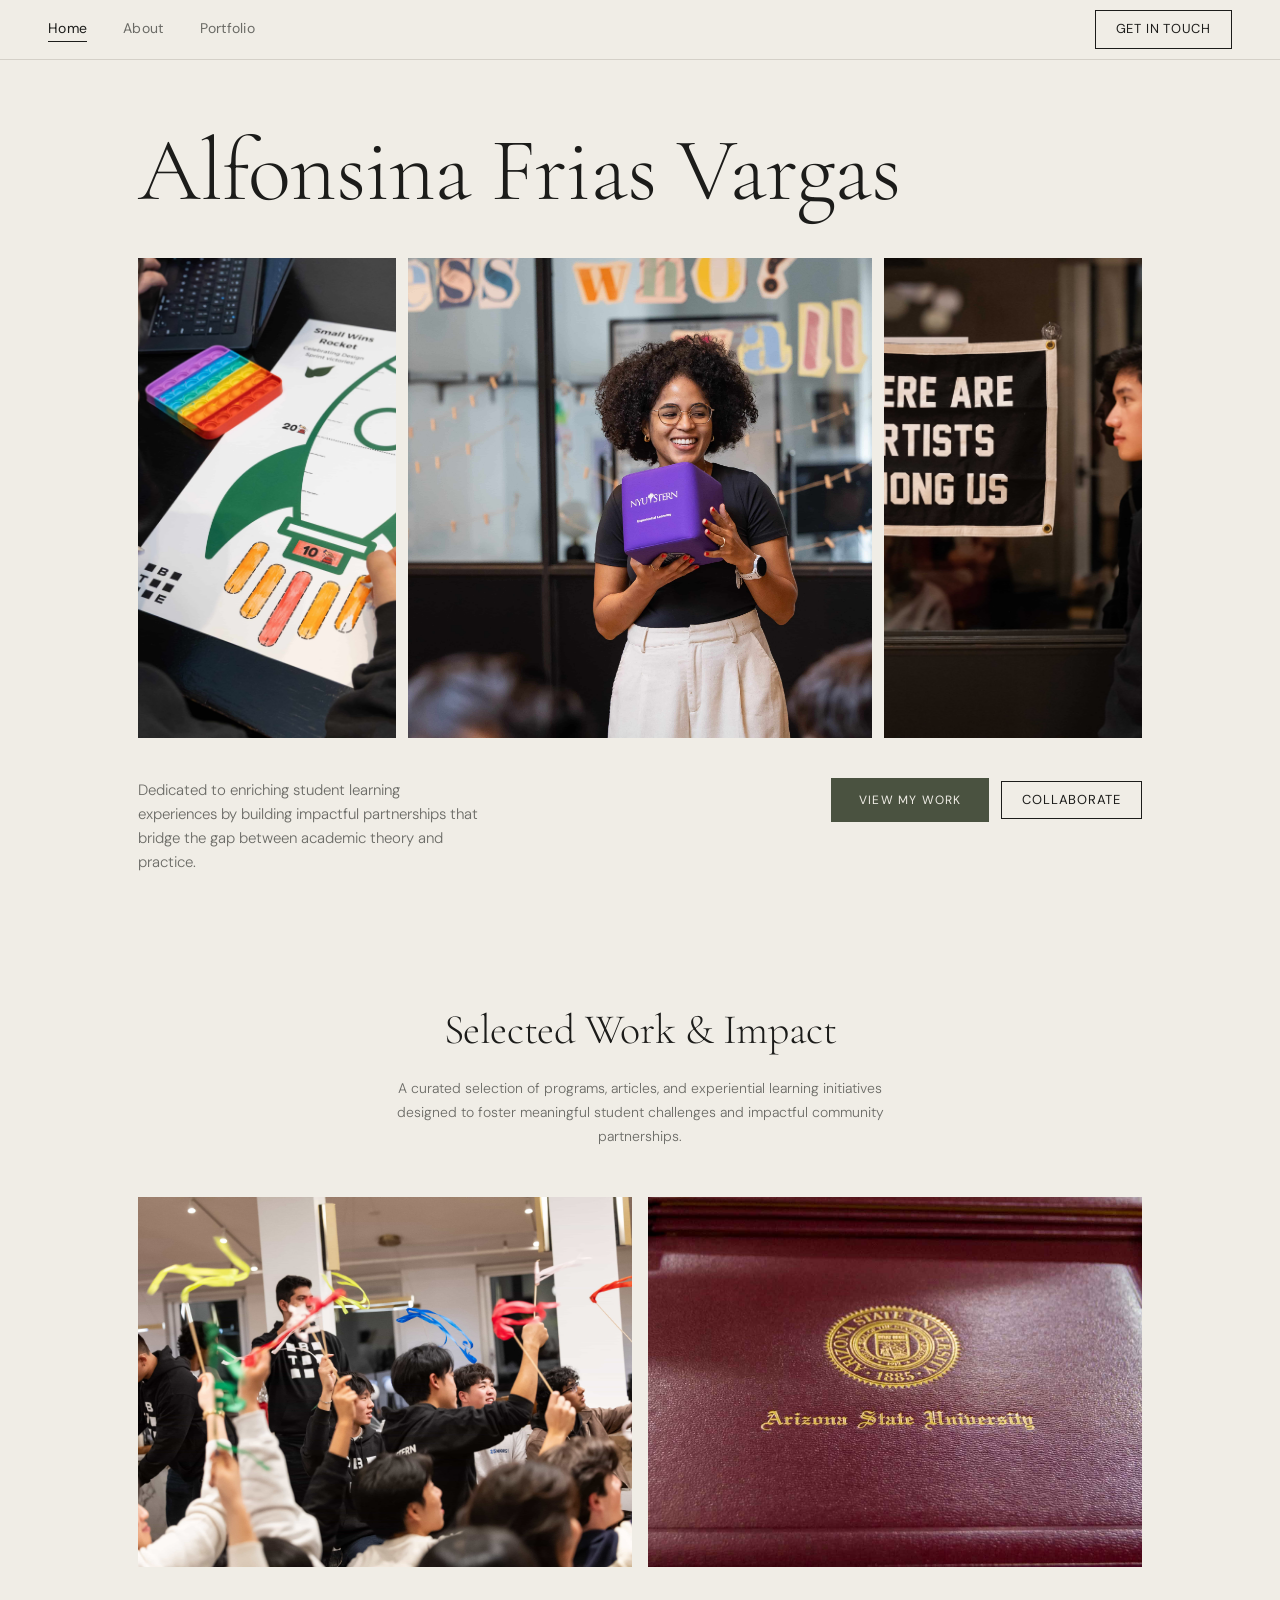
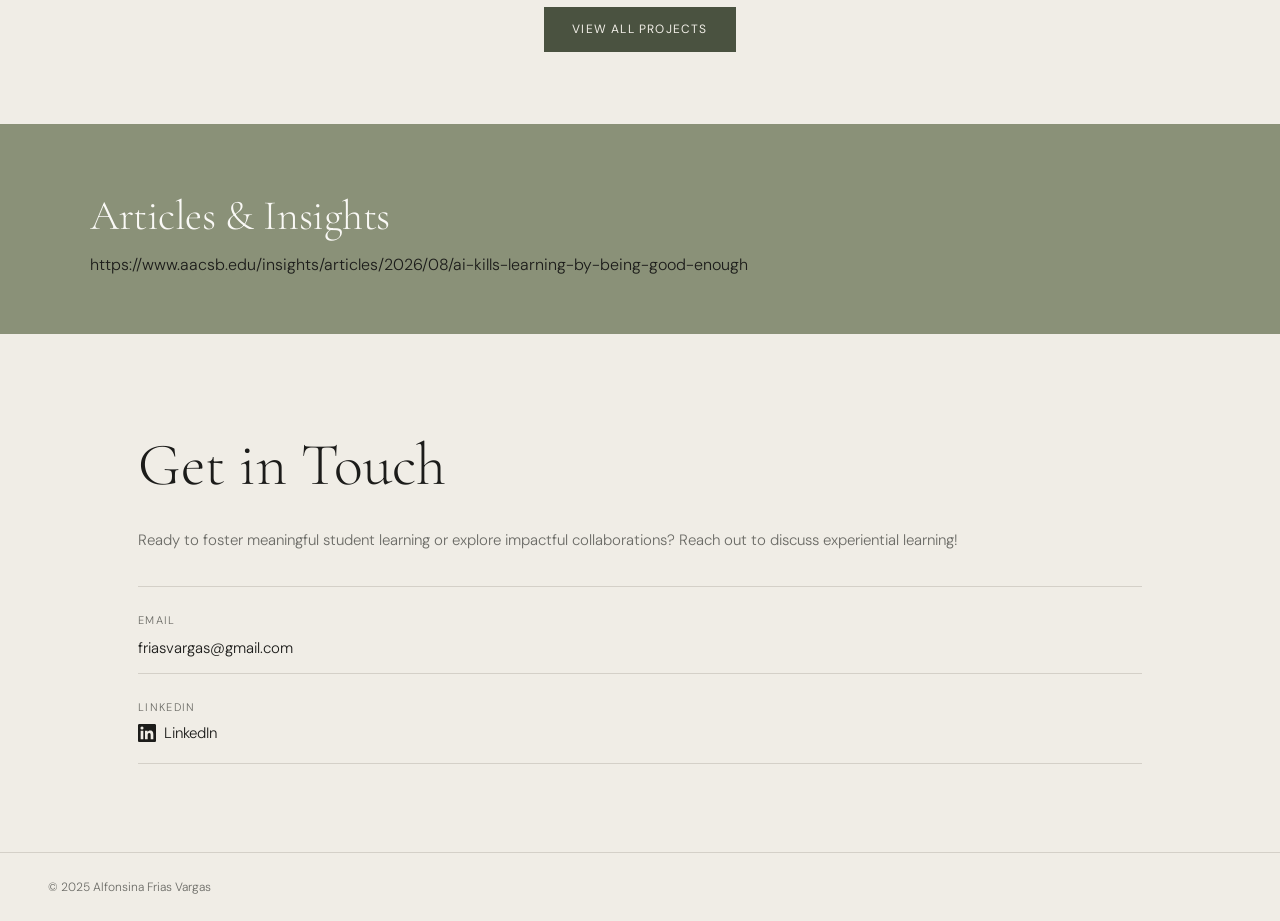
==== commit 458b0fab: "Update index.html" ====
--- a/index.html
+++ b/index.html
@@ -60,7 +60,7 @@
   <section class="articles-section">
     <div style="max-width:1100px;margin:0 auto;">
       <h2 class="section-title" style="color:var(--white);text-align:left;">Articles & Insights</h2>
-      <!-- Add article links here -->
+      <!-- Add article links here -->https://www.aacsb.edu/insights/articles/2026/08/ai-kills-learning-by-being-good-enough
     </div>
   </section>
 
--- a/style.css
+++ b/style.css
@@ -438,15 +438,15 @@
 }
 .project-link-row {
   display: grid;
-  grid-template-columns: 160px 1fr;
+  grid-template-columns: 220px 1fr;
   gap: 24px;
   align-items: start;
   padding: 14px 0;
   border-top: 1px solid var(--border);
-  font-size: 14px;
-}
-.project-link-label { color: var(--text-muted); font-size: 13px; }
-.project-link-row a { color: var(--sage-dark); word-break: break-all; }
+  font-size: 18px;
+}
+.project-link-label { color: var(--text-muted); font-size: 18px; }
+.project-link-row a { color: var(--sage-dark); word-break: break-all;font-size: 18px; }
 .project-link-row a:hover { color: var(--text); }
 
 .project-gallery {
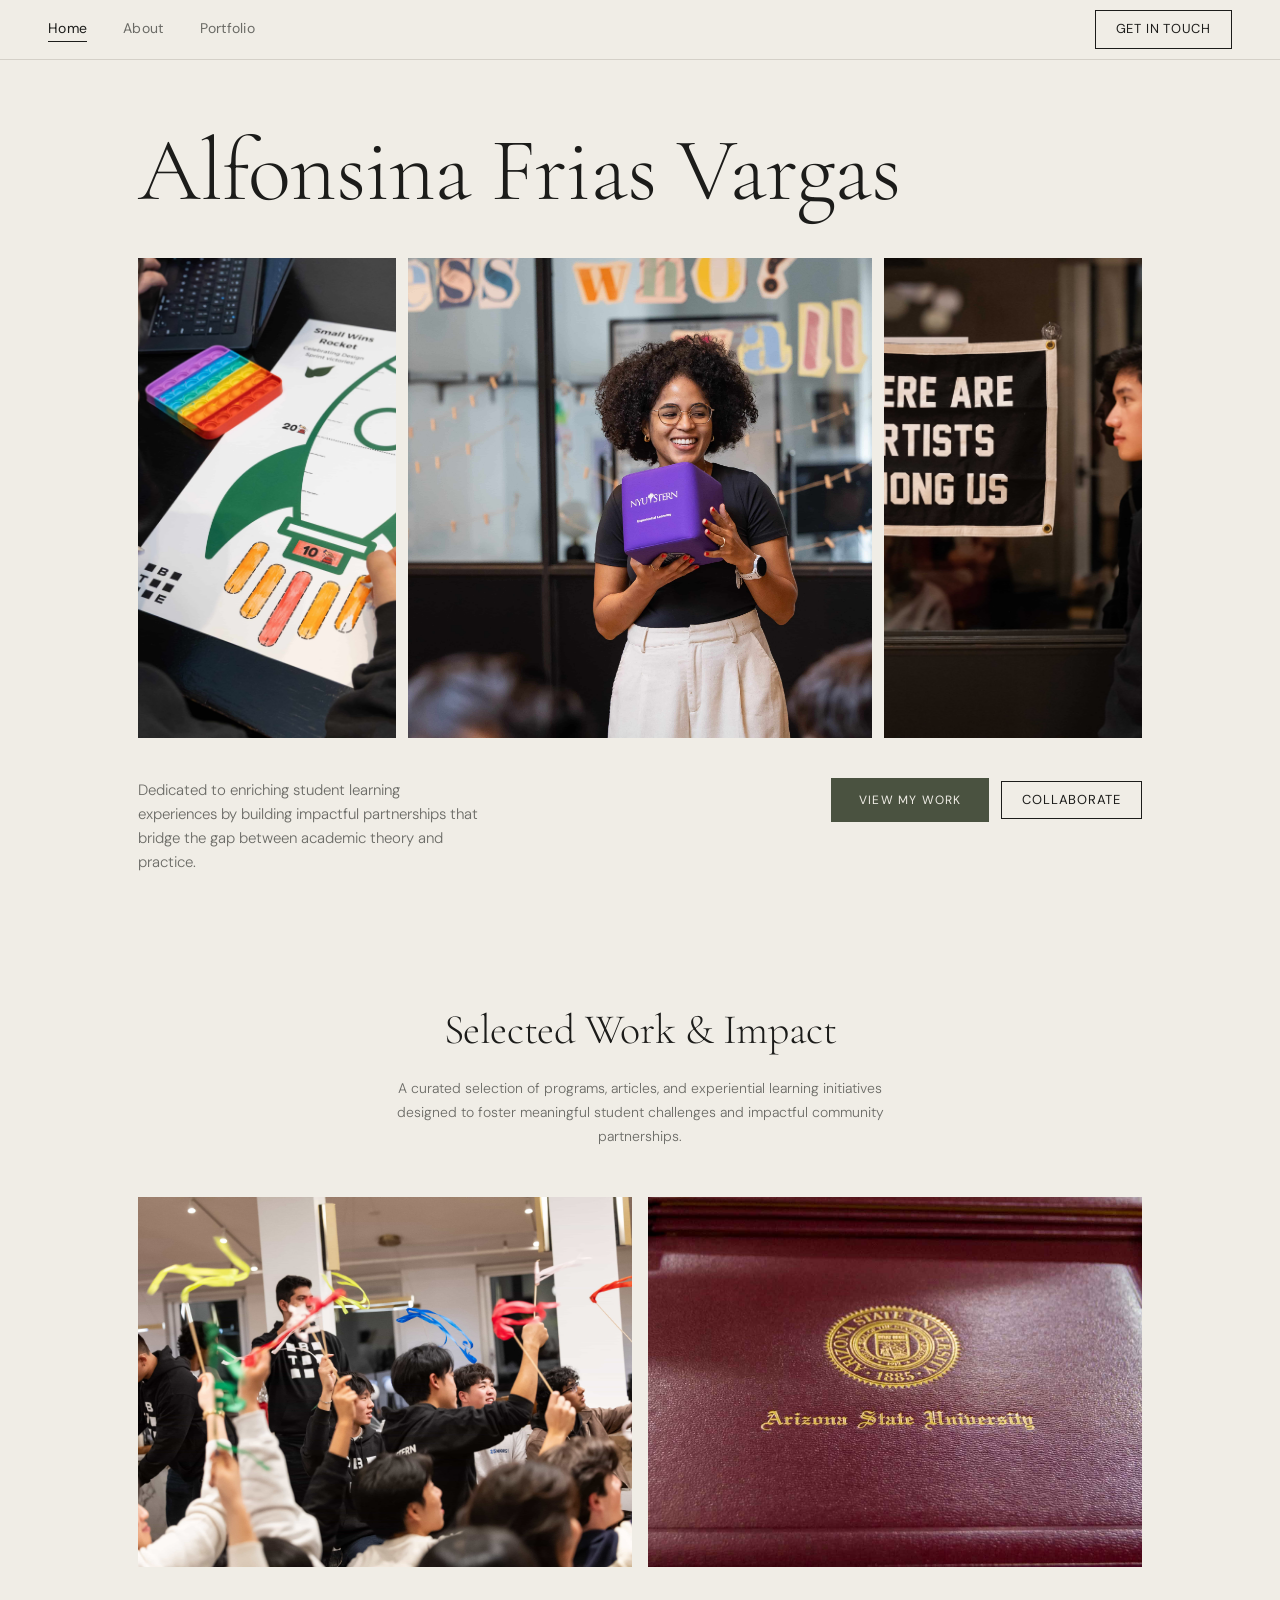
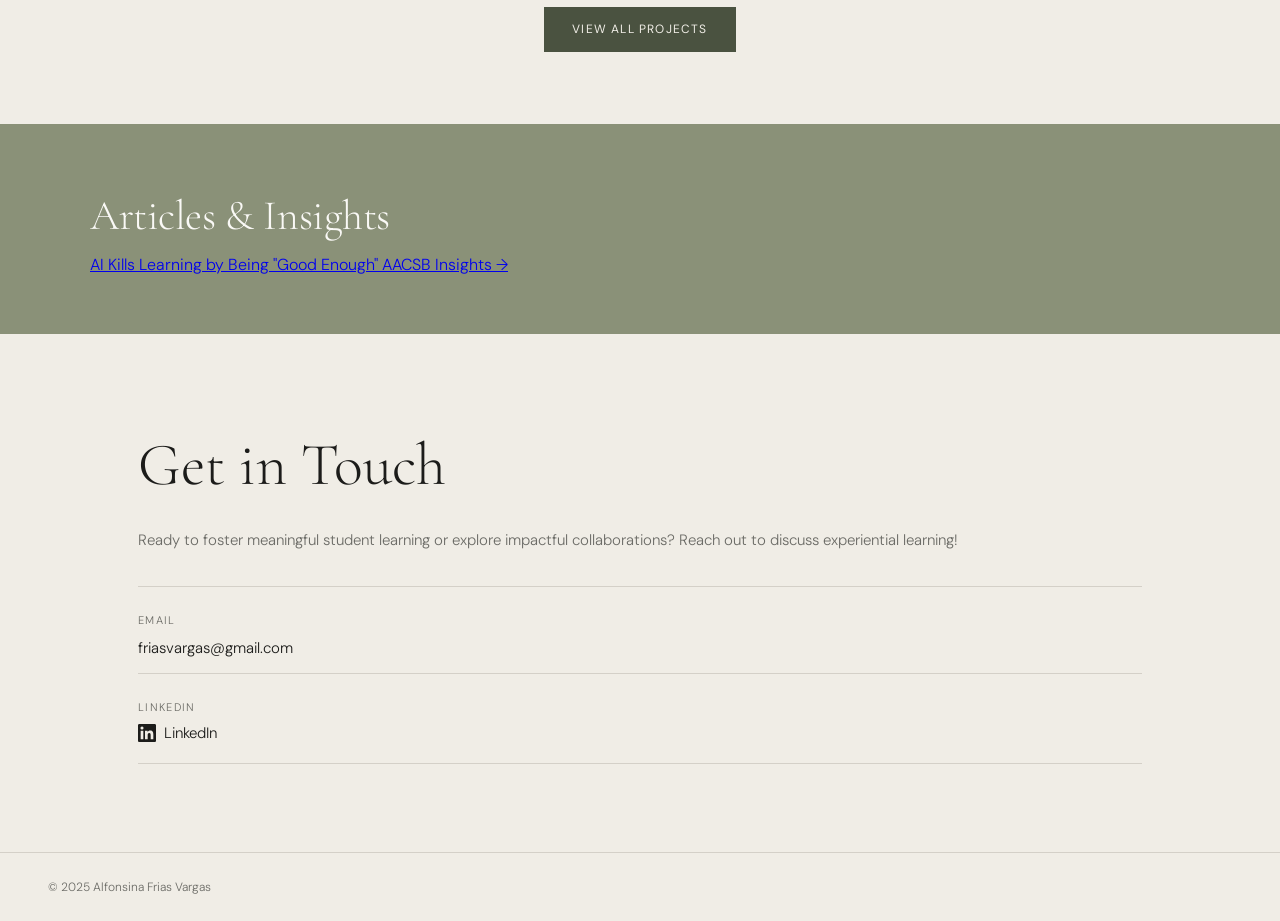
==== commit d4f5e881: "Update index.html" ====
--- a/index.html
+++ b/index.html
@@ -60,7 +60,12 @@
   <section class="articles-section">
     <div style="max-width:1100px;margin:0 auto;">
       <h2 class="section-title" style="color:var(--white);text-align:left;">Articles & Insights</h2>
-      <!-- Add article links here -->https://www.aacsb.edu/insights/articles/2026/08/ai-kills-learning-by-being-good-enough
+      <a href="https://www.aacsb.edu/insights/articles/2026/08/ai-kills-learning-by-being-good-enough"
+         target="_blank" rel="noopener noreferrer"
+         class="article-link">
+        <span class="article-link-title">AI Kills Learning by Being "Good Enough"</span>
+        <span class="article-link-source">AACSB Insights →</span>
+      </a>
     </div>
   </section>
 
